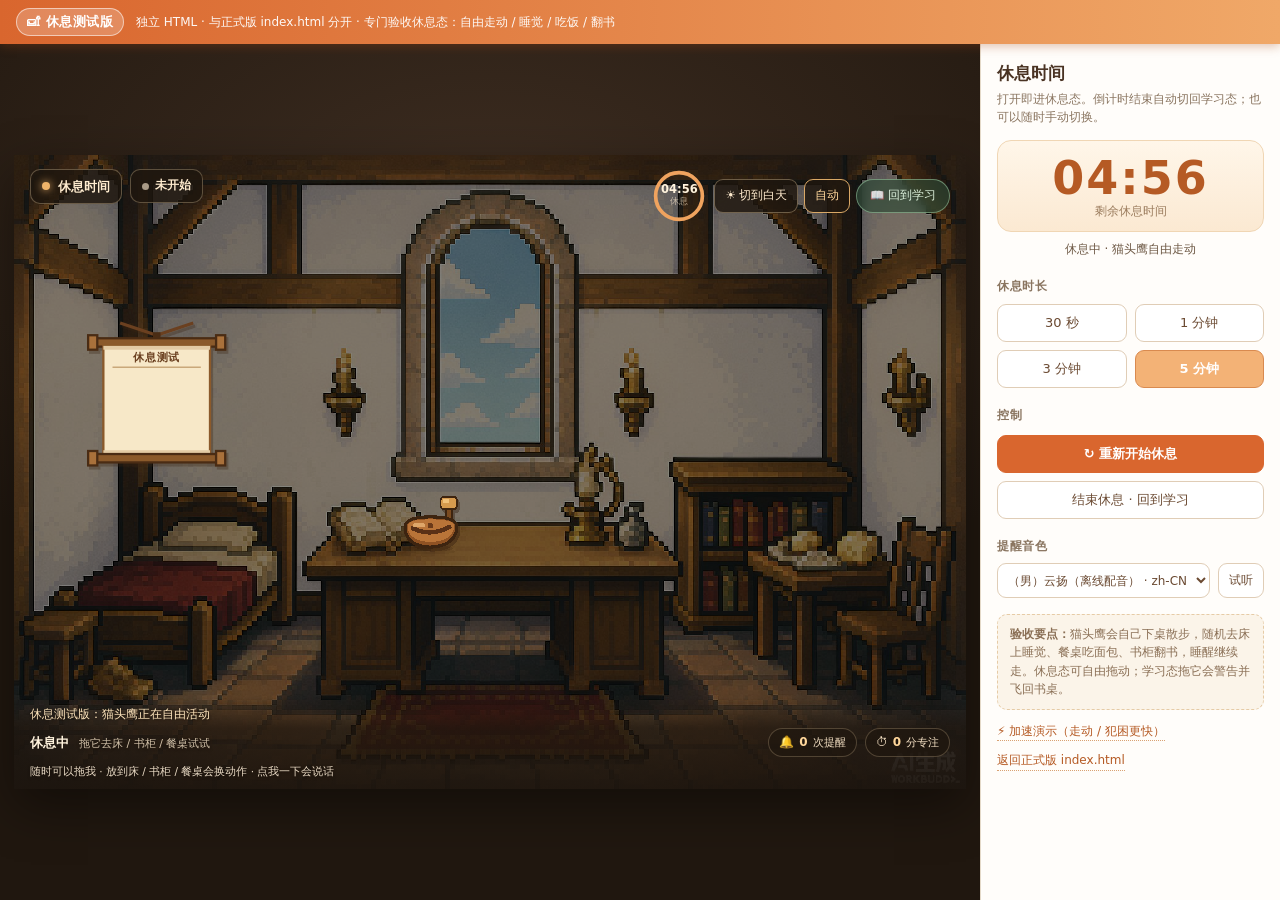
==== focus-buddy/rest-test.html @ c43ed33c "Initial commit: Focus Buddy 学习监督小屋 - 纯前端像素小屋学习监督工具（源码 + 两个 Windows exe） - 三套离线配音：云扬/云夏/云希 - 摄像头本地识别，" ====
<!DOCTYPE html>
<html lang="zh-CN">
<head>
<meta charset="utf-8" />
<meta name="viewport" content="width=device-width, initial-scale=1" />
<title>专注伙伴 · 休息测试版（独立）</title>
<link rel="icon" href="data:image/svg+xml,%3Csvg xmlns='http://www.w3.org/2000/svg' viewBox='0 0 32 32'%3E%3Crect width='32' height='32' rx='7' fill='%23e07a3f'/%3E%3Ctext x='16' y='23' font-size='19' text-anchor='middle' fill='white'%3E%E2%9C%95%3C/text%3E%3C/svg%3E" />
<link rel="stylesheet" href="styles.css" />
<style>
  /* ===== 休息测试版专属：和正式版一眼区分 ===== */
  html.rest-test, body.rest-test { height: 100%; overflow: hidden; }
  body.rest-test { display: flex; flex-direction: column; }

  .test-banner {
    flex: 0 0 auto;
    height: 44px;
    display: flex;
    align-items: center;
    gap: 12px;
    padding: 0 16px;
    background: linear-gradient(90deg, #d9662e, #f0a868);
    color: #fff;
    box-shadow: 0 2px 10px rgba(160, 70, 20, .35);
    z-index: 70;
  }
  .test-banner .tag {
    font-weight: 800;
    letter-spacing: .5px;
    padding: 3px 10px;
    border-radius: 999px;
    background: rgba(255, 255, 255, .22);
    border: 1px solid rgba(255, 255, 255, .55);
    white-space: nowrap;
  }
  .test-banner .sub { font-size: 12px; opacity: .95; }

  .test-body { flex: 1 1 auto; display: flex; min-height: 0; }
  .rest-test-app { flex: 1 1 auto; min-width: 0; height: 100%; }

  .rest-panel {
    flex: 0 0 300px;
    height: 100%;
    overflow-y: auto;
    padding: 16px 16px 22px;
    background: #fffdfa;
    border-left: 1px solid #e4d9c8;
    box-shadow: -4px 0 18px rgba(60, 40, 20, .08);
    box-sizing: border-box;
  }
  .rest-panel h2 { margin: 0 0 4px; font-size: 17px; color: #4a3323; }
  .rest-panel .pdesc { margin: 0 0 14px; font-size: 12px; color: #8a7560; line-height: 1.5; }

  .rest-clock {
    text-align: center;
    padding: 14px 0 10px;
    border-radius: 14px;
    background: linear-gradient(180deg, #fff6e9, #fbe9d2);
    border: 1px solid #f0d6b4;
  }
  .rest-clock b {
    display: block;
    font-size: 46px;
    line-height: 1;
    letter-spacing: 2px;
    color: #b55a24;
    font-variant-numeric: tabular-nums;
  }
  .rest-clock span { font-size: 12px; color: #9a7b5c; }
  .rest-state {
    margin-top: 8px;
    text-align: center;
    font-size: 12px;
    color: #6d5844;
    min-height: 18px;
  }

  .rest-panel h3 {
    margin: 18px 0 8px;
    font-size: 12px;
    color: #8a7560;
    font-weight: 700;
    letter-spacing: .5px;
  }
  .rest-presets { display: grid; grid-template-columns: 1fr 1fr; gap: 8px; }
  .rest-presets button, .rest-actions button {
    font: inherit;
    cursor: pointer;
    border-radius: 9px;
    border: 1px solid #e0cdb6;
    background: #fff;
    color: #6b4a32;
    padding: 8px 6px;
    transition: .16s;
  }
  .rest-presets button:hover, .rest-actions button:hover { border-color: #d98a4f; color: #b55a24; }
  .rest-presets button.on { background: #f3b276; border-color: #d98a4f; color: #fff; font-weight: 700; }
  .rest-actions { display: flex; flex-direction: column; gap: 8px; margin-top: 10px; }
  .rest-actions button.primary { background: #d9662e; border-color: #d9662e; color: #fff; font-weight: 700; }
  .rest-actions button.primary:hover { background: #c2561f; color: #fff; }

  .rest-voice { display: flex; gap: 8px; }
  .rest-voice select {
    flex: 1; min-width: 0;
    font: inherit; font-size: 12px;
    padding: 7px 6px;
    border-radius: 9px;
    border: 1px solid #e0cdb6;
    background: #fff;
    color: #6b4a32;
  }
  .rest-voice button {
    font: inherit; font-size: 12px; cursor: pointer;
    border-radius: 9px; border: 1px solid #e0cdb6;
    background: #fff; color: #6b4a32; padding: 7px 10px;
  }

  .rest-tip {
    margin-top: 16px;
    padding: 10px 12px;
    border-radius: 10px;
    background: #fbf4e9;
    border: 1px dashed #e6cba6;
    font-size: 11.5px;
    color: #8a6f55;
    line-height: 1.6;
  }
  .rest-links { margin-top: 12px; display: flex; flex-wrap: wrap; gap: 10px; font-size: 12px; }
  .rest-links a { color: #b55a24; text-decoration: none; border-bottom: 1px dotted #d9a273; }
  .rest-links a:hover { color: #8d4318; }

  @media (max-width: 980px) {
    .test-body { flex-direction: column; }
    .rest-panel { flex: 0 0 auto; height: auto; max-height: 42%; border-left: none; border-top: 1px solid #e4d9c8; }
  }
</style>
</head>
<body class="rest-test">

  <div class="test-banner">
    <span class="tag">🛋 休息测试版</span>
    <span class="sub">独立 HTML · 与正式版 index.html 分开 · 专门验收休息态：自由走动 / 睡觉 / 吃饭 / 翻书</span>
  </div>

  <div class="test-body">

    <div class="app rest-test-app">
      <main class="main">

        <!-- 小屋整段与正式版一致，额外加 show-hud / show-test：显示倒计时与休息切换按钮 -->
        <section class="view pixel-view on show-hud show-test" data-view="home" id="pixelView" data-day="day" data-mode="STUDY">
          <div class="px-frame" id="pxFrame">

            <img class="px-bg" id="pxDay" src="assets/pixel/scenes/room_clean.png" alt="白天的小屋" decoding="async" />
            <img class="px-bg" id="pxNight" src="assets/pixel/scenes/room_clean.png" alt="夜晚的小屋" decoding="async" />

            <div class="px-furn">
              <img class="px-furn-item" data-spot="bed" src="assets/pixel/furniture/furniture_bed.png" alt="床" decoding="async" />
              <img class="px-furn-item" data-spot="bookshelf" src="assets/pixel/furniture/furniture_bookshelf.png" alt="书柜" decoding="async" />
              <img class="px-furn-item" data-spot="table" src="assets/pixel/furniture/furniture_table_food.png" alt="餐桌" decoding="async" />

              <div class="px-scroll" id="pxScroll" title="测试版里卷轴仅作展示" role="button" tabindex="0">
                <svg viewBox="0 0 180 200" aria-hidden="true">
                  <path d="M42 4 L90 20 M138 4 L90 20" stroke="#6b4020" stroke-width="4" fill="none" />
                  <rect x="85" y="16" width="10" height="9" fill="#4a2c14" />
                  <rect x="8" y="24" width="164" height="11" fill="#8b5a2b" stroke="#4a2c14" stroke-width="3" />
                  <rect x="0" y="20" width="12" height="19" fill="#a9713b" stroke="#4a2c14" stroke-width="3" />
                  <rect x="168" y="20" width="12" height="19" fill="#a9713b" stroke="#4a2c14" stroke-width="3" />
                  <rect x="20" y="34" width="140" height="142" fill="#f7e8c8" stroke="#8b5a2b" stroke-width="3" />
                  <rect x="20" y="34" width="140" height="5" fill="#e3cba4" />
                  <rect x="20" y="171" width="140" height="5" fill="#e3cba4" />
                  <text class="sc-title" x="90" y="54" text-anchor="middle">休息测试</text>
                  <path d="M32 62 H148" stroke="#c9a87a" stroke-width="2" />
                  <text id="pxScrollRows" class="sc-rows" x="30" y="80"></text>
                  <text id="pxScrollMeta" class="sc-meta" x="90" y="164" text-anchor="middle"></text>
                  <rect x="8" y="176" width="164" height="11" fill="#8b5a2b" stroke="#4a2c14" stroke-width="3" />
                  <rect x="0" y="172" width="12" height="19" fill="#a9713b" stroke="#4a2c14" stroke-width="3" />
                  <rect x="168" y="172" width="12" height="19" fill="#a9713b" stroke="#4a2c14" stroke-width="3" />
                </svg>
              </div>

              <div class="px-zones" aria-hidden="true">
                <div class="px-zone" data-zone="bed"></div>
                <div class="px-zone" data-zone="bookshelf"></div>
                <div class="px-zone" data-zone="table"></div>
              </div>
            </div>

            <img class="px-owl" id="pxOwl" src="assets/pixel/characters/owl_reading.png" alt="陪学的猫头鹰" decoding="async" />

            <div class="px-muyu" id="pxMuyu" title="点一下手动敲木鱼" role="button" tabindex="0" aria-label="书桌上的木鱼">
              <svg viewBox="0 0 64 58" aria-hidden="true">
                <g class="my-mallet">
                  <rect x="38" y="16" width="5" height="22" rx="1" fill="#7a4a20" stroke="#3d2410" stroke-width="1.5" />
                  <rect x="34" y="10" width="13" height="10" rx="3" fill="#d59a4e" stroke="#3d2410" stroke-width="1.5" />
                  <rect x="36" y="12" width="5" height="3" fill="#f0c17a" />
                </g>
                <path d="M6 34 Q6 49 26 50 Q46 49 47 34 Q47 26 26 26 Q6 26 6 34 Z" fill="#8f5223" stroke="#3d2410" stroke-width="2.5" />
                <path d="M8 33 Q8 45 26 46 Q44 45 45 33 Q45 28 26 28 Q8 28 8 33 Z" fill="#b97438" />
                <path d="M12 35 Q26 42 41 34" fill="none" stroke="#5a3016" stroke-width="3.5" stroke-linecap="round" />
                <rect x="12" y="31" width="10" height="3" rx="1.5" fill="#e6b072" opacity=".85" />
                <circle cx="26" cy="33" r="2.2" fill="#6b3a19" />
                <ellipse cx="26" cy="51" rx="18" ry="2.4" fill="#3d2410" opacity=".26" />
              </svg>
              <span class="px-muyu-count" id="pxMuyuCount"></span>
            </div>

            <div class="px-ui">
              <div class="px-top">
                <div class="px-top-left">
                  <div class="px-badge"><i></i><span id="pxBadge">一起学习</span><em id="pxTier"></em></div>
                  <div class="px-phase" id="phaseChip"><i></i><span>未开始</span></div>
                </div>
                <div class="px-top-right">
                  <div class="px-clock" title="本轮剩余时间">
                    <svg viewBox="0 0 120 120" aria-hidden="true">
                      <circle class="px-clock-track" cx="60" cy="60" r="52" />
                      <circle class="px-clock-arc" id="clockArc" cx="60" cy="60" r="52" />
                    </svg>
                    <div class="px-clock-txt"><b id="clockText">25:00</b><span id="clockSub">专注</span></div>
                  </div>
                  <div class="px-dayctl">
                    <button id="pxDayBtn" class="px-btn" title="切换白天 / 夜晚；右键恢复按时间自动切换">🌙 切到夜晚</button>
                    <button id="pxAutoBtn" class="px-btn ghost on" title="按系统时间自动切换昼夜">自动</button>
                    <button id="pxRestBtn" class="px-btn px-test-btn" title="测试用：进入休息态，看猫头鹰自由走动">🛋 进入休息</button>
                  </div>
                </div>
              </div>

              <div class="px-line" id="pxLine"></div>

              <div class="px-foot">
                <div class="px-tip" id="stageTip">休息测试版：猫头鹰正在自由活动</div>
                <div class="px-footrow">
                  <div class="foot-left">
                    <b id="footTask">休息中</b>
                    <span id="footSub">拖它去床 / 书柜 / 餐桌试试</span>
                  </div>
                  <div class="foot-right">
                    <span class="foot-chip"><i class="ic">🔔</i><b id="footKnock">0</b> 次提醒</span>
                    <span class="foot-chip"><i class="ic">⏱</i><b id="footFocus">0</b> 分专注</span>
                  </div>
                </div>
                <div class="px-hint">随时可以拖我 · 放到床 / 书柜 / 餐桌会换动作 · 点我一下会说话</div>
              </div>
            </div>

          </div>
        </section>

      </main>
    </div>

    <!-- ================= 休息控制面板（测试版专属） ================= -->
    <aside class="rest-panel">
      <h2>休息时间</h2>
      <p class="pdesc">打开即进休息态。倒计时结束自动切回学习态；也可以随时手动切换。</p>

      <div class="rest-clock">
        <b id="restClock">05:00</b>
        <span>剩余休息时间</span>
      </div>
      <div class="rest-state" id="restState">休息中 · 猫头鹰自由走动</div>

      <h3>休息时长</h3>
      <div class="rest-presets" id="restPresets">
        <button type="button" data-sec="30">30 秒</button>
        <button type="button" data-sec="60">1 分钟</button>
        <button type="button" data-sec="180">3 分钟</button>
        <button type="button" class="on" data-sec="300">5 分钟</button>
      </div>

      <h3>控制</h3>
      <div class="rest-actions">
        <button type="button" class="primary" id="btnRestart">↻ 重新开始休息</button>
        <button type="button" id="btnEnd">结束休息 · 回到学习</button>
      </div>

      <h3>提醒音色</h3>
      <div class="rest-voice">
        <select id="restVoice" aria-label="提醒音色"></select>
        <button type="button" id="btnVoiceTest">试听</button>
      </div>

      <div class="rest-tip">
        <b>验收要点：</b>猫头鹰会自己下桌散步，随机去床上睡觉、餐桌吃面包、书柜翻书，睡醒继续走。休息态可自由拖动；学习态拖它会警告并飞回书桌。
      </div>
      <div class="rest-links">
        <a href="rest-test.html?walk=1">⚡ 加速演示（走动 / 犯困更快）</a>
        <a href="index.html">返回正式版 index.html</a>
      </div>
    </aside>

  </div>

<script type="module">
  import { PixelScene } from "./js/pixel-scene.js";
  import {
    initVoice, speakText, previewVoice,
    listVoices, labelOf, getSelectedVoice, setSelectedVoice, onVoicesChanged
  } from "./js/voice.js";

  initVoice();

  // 小屋整段照搬正式版，独立运行；带 walk=1 时 pixel-scene 会自动加速走动与犯困
  const scene = new PixelScene(document.getElementById("pixelView")).init();
  if (scene.mode !== "REST") scene.setMode("REST");

  // ---------- 休息倒计时 ----------
  const clockEl = document.getElementById("restClock");
  const stateEl = document.getElementById("restState");
  const presetBtns = [...document.querySelectorAll("#restPresets button")];

  let total = 300;
  let left = total;
  let running = true;
  let timer = null;

  const fmt = (s) => {
    const m = Math.floor(Math.max(0, s) / 60);
    const ss = String(Math.max(0, s) % 60).padStart(2, "0");
    return `${String(m).padStart(2, "0")}:${ss}`;
  };

  function render() {
    clockEl.textContent = fmt(left);
    clockEl.style.color = left <= 10 ? "#c0392b" : "#b55a24";
    stateEl.textContent = running
      ? (scene.mode === "REST" ? "休息中 · 猫头鹰自由走动" : "学习态 · 倒计时仍在跑")
      : "已暂停";
    document.getElementById("clockText").textContent = fmt(left);
    document.getElementById("clockSub").textContent = "休息";
  }

  function tick() {
    clearInterval(timer);
    timer = setInterval(() => {
      if (!running) return;
      left--;
      if (left <= 0) {
        clearInterval(timer);
        left = 0;
        if (scene.mode === "REST") scene.setMode("STUDY");
        speakText("休息结束，我们继续学习");
        stateEl.textContent = "休息结束 · 已回到学习态";
      }
      render();
    }, 1000);
  }

  presetBtns.forEach((btn) => {
    btn.onclick = () => {
      presetBtns.forEach((b) => b.classList.remove("on"));
      btn.classList.add("on");
      total = left = Number(btn.dataset.sec);
      if (scene.mode !== "REST") scene.setMode("REST");
      running = true;
      tick();
      render();
    };
  });

  document.getElementById("btnRestart").onclick = () => {
    left = total;
    if (scene.mode !== "REST") scene.setMode("REST");
    running = true;
    tick();
    render();
  };

  document.getElementById("btnEnd").onclick = () => {
    running = false;
    clearInterval(timer);
    if (scene.mode === "REST") scene.setMode("STUDY");
    render();
    stateEl.textContent = "已手动结束休息 · 学习态";
  };

  // ---------- 音色：三套离线配音都能在这里试听 ----------
  const sel = document.getElementById("restVoice");
  function fillVoices() {
    const cur = getSelectedVoice();
    const vs = listVoices();
    sel.innerHTML = "";
    vs.forEach((v) => sel.add(new Option(labelOf(v), v.voiceURI)));
    sel.value = vs.some((v) => v.voiceURI === cur) ? cur : "";
  }
  sel.onchange = () => { setSelectedVoice(sel.value); previewVoice(sel.value); };
  document.getElementById("btnVoiceTest").onclick = () => previewVoice(sel.value);
  onVoicesChanged(fillVoices);
  fillVoices();

  render();
  tick();
</script>
</body>
</html>
---- focus-buddy/styles.css ----
/* ==========================================================
   专注伙伴 Focus Buddy — 桌面软件版样式
   ========================================================== */
:root {
  --bg: #f4efe6;
  --panel: #ffffff;
  --ink: #2c2a27;
  --ink-2: #5d574f;
  --muted: #9a938a;
  --line: #ece5d9;
  --line-2: #f4efe6;
  --accent: #f0a35e;
  --accent-2: #f7b077;
  --accent-soft: #fdf1e3;
  --mint: #4ecdc4;
  --ok: #45bd8e;
  --warn: #efb03f;
  --danger: #ef5f5f;
  --radius: 16px;
  --shadow: 0 6px 20px rgba(90, 68, 44, .07);
}

* { box-sizing: border-box; }
[hidden] { display: none !important; }

html, body {
  height: 100%;
  margin: 0;
  overflow: hidden;
}

body {
  background: var(--bg);
  color: var(--ink);
  font-family: "PingFang SC", "Microsoft YaHei", "Hiragino Sans GB", system-ui, -apple-system, "Segoe UI", sans-serif;
  font-size: 13px;
  line-height: 1.55;
  -webkit-font-smoothing: antialiased;
  user-select: none;
}

.app {
  height: 100vh;
  display: flex;
  flex-direction: column;
  background: var(--bg);
}
/* ---------------- 标题栏 ---------------- */
.titlebar {
  flex: 0 0 auto;
  height: 54px;
  display: flex;
  align-items: center;
  gap: 18px;
  padding: 0 16px;
  background: #fffdfa;
  border-bottom: 1px solid var(--line);
  box-shadow: 0 1px 0 rgba(255, 255, 255, .8) inset;
}

.brand { display: flex; align-items: baseline; gap: 8px; }
.brand-dot {
  width: 10px; height: 10px; border-radius: 50%;
  background: var(--accent);
  box-shadow: 0 0 0 4px var(--accent-soft);
  align-self: center;
}
.brand-name { font-size: 15px; font-weight: 700; letter-spacing: .5px; }
.brand-sub { font-size: 11px; color: var(--muted); letter-spacing: 1px; text-transform: uppercase; }

.titlebar-right { margin-left: auto; display: flex; align-items: center; gap: 8px; }

.engine {
  display: inline-flex; align-items: center; gap: 6px;
  font-size: 11.5px; color: var(--muted);
  background: #f7f3ec;
  border-radius: 999px;
  padding: 4px 11px 4px 9px;
  margin-right: 4px;
}
.engine i { width: 7px; height: 7px; border-radius: 50%; background: #d6cfc5; transition: background .3s; }
.engine.ok i { background: var(--ok); box-shadow: 0 0 0 3px rgba(69, 189, 142, .16); }
.engine.busy i { background: var(--warn); animation: pulse 1.1s infinite; }
.engine.err i { background: var(--danger); }
@keyframes pulse { 0%, 100% { opacity: 1 } 50% { opacity: .3 } }

/* ---------------- 按钮 ---------------- */
.btn {
  border: 1px solid transparent;
  border-radius: 10px;
  padding: 7px 16px;
  font-family: inherit;
  font-size: 13px;
  cursor: pointer;
  transition: transform .12s, box-shadow .2s, background .2s;
  white-space: nowrap;
}
.btn:active { transform: translateY(1px); }
.btn:disabled { opacity: .42; cursor: not-allowed; }

.btn.primary {
  background: linear-gradient(160deg, var(--accent-2), var(--accent));
  color: #fff; font-weight: 600;
  box-shadow: 0 5px 14px rgba(240, 163, 94, .3);
}
.btn.ghost { background: #fff; border-color: var(--line); color: var(--ink-2); }
.btn.ghost:hover:not(:disabled) { background: #faf7f2; }
.btn.icon {
  width: 32px; height: 32px; padding: 0;
  display: grid; place-items: center;
  background: #fff; border-color: var(--line); color: var(--ink-2);
}
.btn.full { width: 100%; }

/* ---------------- 主体 ---------------- */
.body { flex: 1 1 auto; display: flex; min-height: 0; }

/* ================= 侧边按钮导航 ================= */
.rail {
  flex: 0 0 96px;
  width: 96px;
  background: #fffdfa;
  border-right: 1px solid var(--line);
  padding: 10px 8px 12px;
  display: flex;
  flex-direction: column;
  gap: 5px;
}

.rail-btn {
  position: relative;
  border: 1px solid transparent;
  background: transparent;
  border-radius: 13px;
  padding: 9px 4px 7px;
  cursor: pointer;
  font-family: inherit;
  color: var(--ink-2);
  display: flex; flex-direction: column; align-items: center; gap: 3px;
  transition: background .16s, color .16s, border-color .16s;
}
.rail-btn .ri { font-size: 19px; line-height: 1; filter: grayscale(.45) opacity(.85); transition: filter .2s, transform .2s; }
.rail-btn .rl { font-size: 11px; letter-spacing: .3px; }
.rail-btn:hover { background: #faf6ef; }
.rail-btn.on {
  background: var(--accent-soft);
  border-color: #f6e2cb;
  color: var(--accent);
  font-weight: 600;
}
.rail-btn.on .ri { filter: none; transform: scale(1.08); }

.rail-btn .rbadge {
  position: absolute; top: 5px; right: 11px;
  min-width: 16px; height: 16px; padding: 0 4px;
  border-radius: 999px;
  background: var(--accent); color: #fff;
  font-size: 10px; font-weight: 700;
  display: grid; place-items: center;
  box-shadow: 0 0 0 2px #fffdfa;
}
.rail-btn .rbadge.alert { background: var(--danger); animation: pulse 1.1s infinite; }

.rail-today {
  margin-top: auto;
  display: flex; flex-direction: column; gap: 2px;
  background: #fbf7f0;
  border: 1px solid var(--line);
  border-radius: 13px;
  padding: 8px 4px;
}
.rail-today div { display: flex; flex-direction: column; align-items: center; line-height: 1.35; }
.rail-today b { font-size: 12.5px; color: var(--ink); font-variant-numeric: tabular-nums; }
.rail-today span { font-size: 9.5px; color: var(--muted); }

.rail-note { font-size: 9.5px; color: #b6ac9e; text-align: center; margin: 6px 0 0; line-height: 1.45; }

.panel {
  background: var(--panel);
  border: 1px solid var(--line);
  border-radius: 14px;
  padding: 12px;
  box-shadow: 0 1px 2px rgba(90, 68, 44, .03);
}

.panel-head {
  display: flex; align-items: center; justify-content: space-between;
  margin-bottom: 9px;
}
.panel-head h3 {
  margin: 0; font-size: 12.5px; font-weight: 700;
  color: var(--ink-2); letter-spacing: .6px;
}
.pill {
  font-size: 11px; color: var(--accent);
  background: var(--accent-soft);
  border-radius: 999px; padding: 2px 8px;
  font-variant-numeric: tabular-nums;
}
.pill.ghost { background: #f5f1e9; color: var(--muted); }

.hint { font-size: 11px; color: var(--muted); margin: 8px 0 0; line-height: 1.6; }
.hint.center { text-align: center; }
.hint.tight { margin: -9px 0 15px; }

/* --- 计划表 --- */
.plan-add { display: flex; gap: 6px; margin-bottom: 9px; }
.plan-add input {
  flex: 1; min-width: 0;
  border: 1px solid var(--line);
  background: #fbf8f3;
  border-radius: 9px;
  padding: 7px 10px;
  font-family: inherit; font-size: 12.5px; color: var(--ink);
  outline: none;
  transition: border-color .18s, background .18s;
}
.plan-add input::placeholder { color: #b9b0a4; }
.plan-add input:focus { border-color: var(--accent-2); background: #fff; }
.plan-add button {
  width: 32px; border: none; border-radius: 9px;
  background: var(--accent); color: #fff;
  font-size: 17px; line-height: 1; cursor: pointer;
  transition: filter .18s;
}
.plan-add button:hover { filter: brightness(1.05); }

.plan-list { list-style: none; margin: 0; padding: 0; max-height: 188px; overflow-y: auto; }
.plan-list::-webkit-scrollbar { width: 6px; }
.plan-list::-webkit-scrollbar-thumb { background: #eae1d2; border-radius: 3px; }

.plan-item {
  display: flex; align-items: center; gap: 7px;
  padding: 5px 7px;
  border-radius: 8px;
  cursor: pointer;
  transition: background .16s;
  position: relative;
}
.plan-item:hover { background: #faf6ef; }
.plan-item.current { background: var(--accent-soft); }
.plan-item.current .p-text { color: var(--ink); font-weight: 600; }
.plan-item .p-check {
  flex: 0 0 auto;
  width: 16px; height: 16px;
  border-radius: 5px; border: 1.6px solid #ddd3c4;
  background: #fff; cursor: pointer;
  display: grid; place-items: center;
  padding: 0;
  transition: all .16s;
}
.plan-item .p-check::after {
  content: ""; width: 8px; height: 4px;
  border-left: 2px solid #fff; border-bottom: 2px solid #fff;
  transform: rotate(-45deg) translate(1px, -1px); opacity: 0;
}
.plan-item.done .p-check { background: var(--ok); border-color: var(--ok); }
.plan-item.done .p-check::after { opacity: 1; }
.plan-item .p-text {
  flex: 1; min-width: 0;
  font-size: 12.5px; color: var(--ink-2);
  overflow: hidden; text-overflow: ellipsis; white-space: nowrap;
}
.plan-item.done .p-text { color: #b7aea2; text-decoration: line-through; }
.plan-item .p-del {
  flex: 0 0 auto;
  border: none; background: transparent;
  color: #c9bfb2; font-size: 13px;
  cursor: pointer; padding: 0 2px;
  opacity: 0; transition: opacity .16s, color .16s;
}
.plan-item:hover .p-del { opacity: 1; }
.plan-item .p-del:hover { color: var(--danger); }

.plan-empty {
  font-size: 12px; color: #b9b0a4;
  text-align: center; padding: 12px 0;
}

/* --- 节奏 --- */
.field-line { display: flex; align-items: center; gap: 8px; margin-bottom: 7px; }
.field-line label { width: 30px; font-size: 12px; color: var(--muted); }
.field-line .unit { font-size: 11px; color: var(--muted); }

.seg {
  display: flex; gap: 3px; flex: 1;
  background: #f6f1e9;
  padding: 3px;
  border-radius: 9px;
}
.seg button {
  flex: 1;
  border: none; background: transparent;
  font-family: inherit; font-size: 12px;
  color: var(--ink-2);
  padding: 4px 2px;
  border-radius: 7px;
  cursor: pointer;
  transition: all .16s;
}
.seg button.on {
  background: #fff; color: var(--ink); font-weight: 600;
  box-shadow: 0 1px 4px rgba(90, 68, 44, .12);
}
.seg.sm button { font-size: 11.5px; }

.countdown-line {
  display: flex; align-items: baseline; justify-content: space-between;
  margin-top: 10px; padding-top: 9px;
  border-top: 1px dashed var(--line);
}
.countdown-line span { font-size: 11.5px; color: var(--muted); }
.countdown-line b {
  font-size: 20px; font-variant-numeric: tabular-nums;
  font-family: ui-monospace, Menlo, Consolas, monospace;
  color: var(--ink); letter-spacing: .5px;
}
.progress-thin { height: 5px; border-radius: 999px; background: #f1ebe1; overflow: hidden; margin-top: 5px; }
.progress-thin div { height: 100%; width: 0%; background: var(--accent); border-radius: 999px; transition: width .4s linear; }

/* --- 摄像头 --- */
.mini-badges { display: flex; gap: 5px; }
.mini-badges i { width: 7px; height: 7px; border-radius: 50%; background: #ddd5c8; transition: background .3s; }
.mini-badges i.ok { background: var(--mint); }
.mini-badges i.warn { background: var(--warn); }
.mini-badges i.bad { background: var(--danger); }

.mini-cam {
  position: relative;
  width: 100%;
  aspect-ratio: 16 / 10;
  border-radius: 10px;
  overflow: hidden;
  background: #2a2d31;
}
.mini-cam video {
  position: absolute; inset: 0;
  width: 100%; height: 100%;
  object-fit: cover;
  transform: scaleX(-1);
  opacity: 0;
  transition: opacity .3s;
}
.mini-cam video.live { opacity: 1; }
.mini-cam canvas {
  position: absolute; inset: 0;
  width: 100%; height: 100%;
  transform: scaleX(-1);
  pointer-events: none;
}
.mini-cam-mask {
  position: absolute; inset: 0;
  display: grid; place-items: center;
  background: #f3ede3;
  color: #b3a898;
  font-size: 11.5px;
  transition: opacity .3s, visibility .3s;
}
.mini-cam-mask.hide { opacity: 0; visibility: hidden; }
.mini-cam-loading {
  position: absolute; inset: 0;
  display: flex; align-items: center; justify-content: center; gap: 8px;
  background: rgba(30, 33, 37, .72);
  color: #fff; font-size: 11px;
  padding: 0 10px; text-align: center;
}
.mini-cam-loading em { font-style: normal; }
.spinner {
  width: 14px; height: 14px; flex: 0 0 auto;
  border: 2px solid rgba(255, 255, 255, .28);
  border-top-color: #fff; border-radius: 50%;
  animation: spin .9s linear infinite;
}
@keyframes spin { to { transform: rotate(360deg) } }

.cam-foot {
  display: flex; align-items: center; justify-content: space-between;
  margin-top: 8px; font-size: 11.5px; color: var(--muted);
}
.link {
  border: none; background: transparent;
  color: var(--accent); font-family: inherit; font-size: 11.5px;
  cursor: pointer; padding: 0;
}
.link:hover { text-decoration: underline; }

.demo-row { display: flex; gap: 5px; margin-top: 8px; }
.chip {
  flex: 1;
  border: 1px solid var(--line);
  background: #fbf8f3;
  color: var(--ink-2);
  font-family: inherit; font-size: 10.5px;
  padding: 4px 2px;
  border-radius: 7px;
  cursor: pointer;
  transition: all .16s;
}
.chip:hover { background: #fff; border-color: var(--accent-2); color: var(--accent); }
.chip.on { background: var(--accent-soft); border-color: var(--accent-2); color: var(--accent); font-weight: 600; }

/* --- 今日 --- */
.today-panel {
  display: grid;
  grid-template-columns: repeat(3, 1fr);
  gap: 2px;
  padding: 9px 8px;
  text-align: center;
}
.stat-line {
  display: flex; flex-direction: column; align-items: center; gap: 1px;
  font-size: 10.5px; color: var(--muted);
  padding: 1px 0;
}
.stat-line b { color: var(--ink); font-size: 13px; font-variant-numeric: tabular-nums; }

.side-note {
  font-size: 10.5px; color: #b6ac9e;
  text-align: center; margin: 2px 0 4px; line-height: 1.5;
}

/* ================= 视图（整页切换，不滚动） ================= */
.main {
  flex: 1 1 auto;
  min-width: 0;
  position: relative;
  overflow: hidden;
}

.view {
  position: absolute;
  inset: 0;
  display: flex;
  flex-direction: column;
  min-height: 0;
  opacity: 0;
  visibility: hidden;
  pointer-events: none;
  transform: translateY(10px);
  transition: opacity .2s ease, transform .26s cubic-bezier(.34, 1.28, .64, 1), visibility .2s;
}
.view.on { opacity: 1; visibility: visible; pointer-events: auto; transform: none; }

/* ================= 弹窗 ================= */
.modal {
  position: fixed; inset: 0;
  background: rgba(40, 34, 28, .36);
  backdrop-filter: blur(3px);
  display: grid; place-items: center;
  z-index: 60;
  padding: 20px;
  animation: fadeIn .18s ease;
}
@keyframes fadeIn { from { opacity: 0 } to { opacity: 1 } }

.modal-box {
  background: #fff;
  border-radius: 18px;
  padding: 20px;
  width: 100%;
  max-width: 400px;
  /* 小窗口 / 笔记本矮屏下面板内容变多时不至于把底部按钮挤到屏幕外 */
  max-height: calc(100vh - 32px);
  overflow-y: auto;
  box-shadow: 0 22px 60px rgba(50, 38, 26, .24);
  animation: popIn .22s cubic-bezier(.34, 1.4, .64, 1);
}
@keyframes popIn { from { transform: scale(.95); opacity: 0 } to { transform: scale(1); opacity: 1 } }

.modal-head { display: flex; justify-content: space-between; align-items: center; margin-bottom: 14px; }
.modal-head h3 { margin: 0; font-size: 15px; }

.field { margin-bottom: 14px; }
.field label { display: block; font-size: 12px; color: var(--ink-2); margin-bottom: 6px; font-weight: 600; }
.field.row { display: flex; justify-content: space-between; align-items: center; }
.field.row label { margin: 0; }

input[type="checkbox"] {
  width: 40px; height: 23px;
  appearance: none; -webkit-appearance: none;
  background: #e6ddd1; border-radius: 999px;
  position: relative; cursor: pointer; transition: background .2s;
}
input[type="checkbox"]::after {
  content: ""; position: absolute; top: 3px; left: 3px;
  width: 17px; height: 17px; border-radius: 50%;
  background: #fff; transition: transform .2s;
  box-shadow: 0 1px 3px rgba(0, 0, 0, .18);
}
input[type="checkbox"]:checked { background: var(--accent); }
input[type="checkbox"]:checked::after { transform: translateX(17px); }

/* 提醒语音：下拉选择 + 试听。列表由 js/voice.js 填，中文语音排在最前 */
.voice-row { display: flex; gap: 8px; align-items: center; }
.voice-row select {
  flex: 1 1 auto; min-width: 0;
  height: 34px; padding: 0 10px;
  border: 1px solid var(--line); border-radius: 10px;
  background: #fffdf9; color: var(--ink);
  font: inherit; font-size: 12.5px;
  text-overflow: ellipsis; cursor: pointer;
}
.voice-row select:focus-visible { outline: 2px solid var(--accent-2); outline-offset: 1px; }
.voice-row .btn { flex: 0 0 auto; height: 34px; padding: 0 14px; font-size: 12.5px; }

.modal-foot { display: flex; gap: 8px; margin-top: 18px; }
.modal-foot .btn { flex: 1; }

/* 校准 */
.cal-box { max-width: 360px; text-align: center; }
.cal-box h3 { margin: 0 0 4px; font-size: 15px; }
.cal-tip { font-size: 14px; font-weight: 600; color: var(--accent); margin: 4px 0 12px; min-height: 22px; }
.cal-avatar { font-size: 40px; line-height: 1; margin-bottom: 12px; }
.cal-progress { height: 6px; background: #f1ebe1; border-radius: 999px; overflow: hidden; }
.cal-progress div { height: 100%; width: 0%; background: var(--accent); transition: width .1s linear; }
.cal-steps { display: flex; justify-content: center; gap: 6px; margin: 12px 0 8px; }
.cal-step {
  font-size: 11px; color: var(--muted);
  background: #f6f1e9; border-radius: 999px; padding: 3px 9px;
  transition: all .25s;
}
.cal-step.on { background: var(--accent-soft); color: var(--accent); font-weight: 600; }
.cal-step.done { background: #e8f7f2; color: #1e9a90; }

/* ================= 窄屏兜底 ================= */
@media (max-width: 1120px) {
  .brand-sub { display: none; }
  .rail { flex-basis: 84px; width: 84px; }
  .page { padding: 16px 18px 18px; }
}

/* 矮屏（常见笔记本 768/800 高）收紧一点 */
@media (max-height: 840px) {
  .rail-btn { padding: 7px 4px 5px; }
  .rail-btn .ri { font-size: 17px; }
  .rail-note { display: none; }
  .stage { padding-bottom: 2px; }
  .page { padding: 14px 18px 16px; gap: 11px; }
  .rhythm-card { padding: 12px; }
  .stage-foot { height: 36px; }
}

@media (prefers-reduced-motion: reduce) {
  * { animation-duration: .001s !important; transition-duration: .001s !important; }
}

/* 禁用态 */
.chip:disabled { opacity: .4; cursor: not-allowed; }

/* ==========================================================
   整页视图（计划 / 节奏 / 监督）
   ========================================================== */
.page {
  flex: 1 1 auto;
  min-height: 0;
  width: 100%;
  max-width: 1000px;
  margin: 0 auto;
  padding: 20px 26px 22px;
  display: flex;
  flex-direction: column;
  gap: 14px;
  /* 内容超出窗口时能自己滚，不再被 .main 的 overflow:hidden 裁掉 */
  overflow-y: auto;
  overflow-x: hidden;
  overscroll-behavior: contain;
  scrollbar-width: thin;
  scrollbar-color: #e4d9c8 transparent;
}
.page::-webkit-scrollbar { width: 7px; }
.page::-webkit-scrollbar-thumb { background: #e4d9c8; border-radius: 4px; }
.page::-webkit-scrollbar-track { background: transparent; }

.page-head { display: flex; align-items: flex-start; justify-content: space-between; gap: 16px; }
.page-head h2 { margin: 0; font-size: 19px; letter-spacing: .3px; }
.page-sub { margin: 4px 0 0; font-size: 12px; color: var(--muted); max-width: 520px; line-height: 1.6; }

.plan-badge {
  flex: 0 0 auto;
  display: flex; flex-direction: column; align-items: center;
  background: var(--accent-soft);
  border-radius: 13px;
  padding: 6px 14px;
}
.plan-badge b { font-size: 17px; color: var(--accent); font-variant-numeric: tabular-nums; }
.plan-badge span { font-size: 10px; color: var(--accent); opacity: .75; }

/* --- 大计划表 --- */
.plan-add.big { gap: 8px; margin: 0; }
.plan-add.big input { padding: 11px 14px; font-size: 13.5px; border-radius: 12px; }
.plan-add.big button {
  width: auto; padding: 0 20px;
  font-family: inherit; font-size: 13px; font-weight: 600;
  border-radius: 12px;
  white-space: nowrap;
}

.plan-list.big {
  flex: 1 1 auto;
  min-height: 0;
  max-height: none;
  overflow-y: auto;
  padding: 2px 4px 2px 0;
}
.plan-list.big .plan-item {
  background: #fff;
  border: 1px solid var(--line);
  border-radius: 12px;
  padding: 11px 13px;
  margin-bottom: 7px;
  gap: 10px;
}
.plan-list.big .plan-item:hover { background: #fffdf9; border-color: #e9dfd0; }
.plan-list.big .plan-item.current {
  background: var(--accent-soft);
  border-color: #f6e0c6;
  box-shadow: 0 2px 10px rgba(240, 163, 94, .1);
}
.plan-list.big .plan-item .p-check { width: 18px; height: 18px; border-radius: 6px; }
.plan-list.big .plan-item .p-text { font-size: 13.5px; white-space: normal; line-height: 1.45; }
.plan-list.big .plan-item.current .p-text { font-size: 13.5px; }
.plan-list.big .plan-item .p-del { font-size: 14px; opacity: .35; padding: 0 4px; }
.plan-list.big .plan-item:hover .p-del { opacity: 1; }
.plan-list.big .plan-empty { padding: 30px 0; font-size: 12.5px; }

.page-note { margin: 0; font-size: 10.5px; color: #b6ac9e; text-align: center; }

/* --- 节奏 --- */
.rhythm-grid { display: grid; grid-template-columns: 1fr 1fr; gap: 14px; }
.rhythm-card {
  background: #fff;
  border: 1px solid var(--line);
  border-radius: 15px;
  padding: 15px 16px;
}
.rhythm-card h4 { margin: 0 0 11px; font-size: 12.5px; color: var(--ink-2); letter-spacing: .4px; }
.rhythm-card .hint { margin: 10px 0 0; font-size: 10.5px; }

.big-seg { display: flex; gap: 8px; }
.big-seg button {
  flex: 1;
  border: 1px solid var(--line);
  background: #fbf8f3;
  border-radius: 12px;
  padding: 10px 0 8px;
  font-family: inherit;
  font-size: 19px; font-weight: 700; line-height: 1.1;
  color: var(--ink-2);
  cursor: pointer;
  transition: all .16s;
}
.big-seg button em {
  display: block; margin-top: 2px;
  font-style: normal; font-size: 10.5px; font-weight: 500;
  color: var(--muted);
}
.big-seg button:hover { border-color: var(--accent-2); background: #fff; }
.big-seg button.on {
  background: var(--accent-soft);
  border-color: var(--accent-2);
  color: var(--accent);
  box-shadow: 0 3px 10px rgba(240, 163, 94, .14);
}
.big-seg button.on em { color: var(--accent); opacity: .8; }

.rhythm-now {
  background: #fff;
  border: 1px solid var(--line);
  border-radius: 15px;
  padding: 14px 16px 15px;
}
.rn-top { display: flex; align-items: baseline; justify-content: space-between; margin-bottom: 9px; }
.rn-top span { font-size: 12px; color: var(--muted); }
.rn-top b {
  font-family: ui-monospace, Menlo, Consolas, monospace;
  font-size: 28px; letter-spacing: .5px; color: var(--ink);
  font-variant-numeric: tabular-nums;
}
.rn-actions { display: flex; gap: 8px; margin-top: 13px; }
.rn-actions .btn { flex: 1; padding: 10px 16px; font-size: 13px; }

/* --- 监督 --- */
.monitor-grid {
  display: grid;
  grid-template-columns: minmax(0, 1.45fr) minmax(0, 1fr);
  gap: 16px;
  align-items: start;
}
.mini-cam.big { aspect-ratio: 16 / 10; border-radius: 14px; }
.monitor-side { display: flex; flex-direction: column; gap: 11px; }
.mon-card {
  background: #fff;
  border: 1px solid var(--line);
  border-radius: 14px;
  padding: 12px 14px;
}
.mon-card h4 { margin: 0 0 8px; font-size: 12.5px; color: var(--ink-2); }
.mon-card .hint { margin: 8px 0 0; font-size: 10.5px; }
.mon-card .btn.full { margin-top: 10px; padding: 8px 14px; font-size: 12.5px; }
.mon-row {
  display: flex; align-items: center; justify-content: space-between; gap: 10px;
  font-size: 12px; color: var(--muted);
}
.mon-row b { font-size: 12.5px; color: var(--ink); font-weight: 600; }

/* ---- 计划页：清单容器与「正在做」标记 ---- */
.plan-list.big {
  background: #fdfaf5;
  border: 1px solid #f4ecdd;
  border-radius: 15px;
  padding: 10px 10px 10px 10px;
}
.plan-list.big .plan-item { position: relative; padding-left: 15px; }
.plan-list.big .plan-item.current::before {
  content: "";
  position: absolute; left: 4px; top: 10px; bottom: 10px;
  width: 3px; border-radius: 3px;
  background: var(--accent);
}
.plan-list.big .plan-item.current::after {
  content: "正在做";
  position: absolute; right: 36px; top: 50%; transform: translateY(-50%);
  font-size: 10px; color: var(--accent);
  background: #fff; border: 1px solid #f6e0c6;
  border-radius: 999px; padding: 1px 7px;
  pointer-events: none;
}
.plan-list.big .plan-empty { display: grid; place-items: center; height: 100%; min-height: 120px; }

/* ---- 节奏页：倒计时撑满剩余空间 ---- */
.rhythm-now { flex: 1 1 auto; display: flex; flex-direction: column; justify-content: center; }
.rhythm-now .rn-top b { font-size: 40px; }
.rhythm-now .progress-thin { height: 7px; }

/* ---- 监督页：摄像头固定高度，别拉成怪物 ---- */
.mini-cam.big { height: clamp(220px, 50vh, 450px); aspect-ratio: auto; }
.mini-cam.big .mini-cam-mask { display: flex; flex-direction: column; align-items: center; justify-content: center; gap: 8px; line-height: 1.7; text-align: center; }
.mini-cam.big .mini-cam-mask::before {
  content: "📷"; font-size: 26px;
  filter: grayscale(.35); opacity: .7;
}

/* ---- 禁用按钮不要白到看不见 ---- */
.btn.ghost:disabled { background: #f8f4ed; border-color: var(--line); color: #b9afa1; opacity: 1; }

@media (max-height: 840px) {
  .rhythm-now .rn-top b { font-size: 32px; }
  .mini-cam.big { height: clamp(200px, 44vh, 380px); }
  .page-head h2 { font-size: 17px; }
}

/* ---- 节奏页：像个小番茄钟，居中 ---- */
.rhythm-now {
  flex: 1 1 auto;
  display: flex; flex-direction: column;
  align-items: center; justify-content: center;
  gap: 12px;
  text-align: center;
}
.rhythm-now .rn-top {
  display: flex; flex-direction: column; align-items: center; gap: 0;
  margin: 0;
}
.rhythm-now .rn-top b { font-size: 58px; line-height: 1.02; letter-spacing: 1px; }
.rhythm-now .rn-top span { font-size: 12.5px; color: var(--muted); }
.rn-task {
  margin: 2px 0 0;
  font-size: 12.5px; color: var(--ink-2);
  background: var(--accent-soft);
  border-radius: 999px;
  padding: 5px 16px;
  max-width: 90%;
  overflow: hidden; text-overflow: ellipsis; white-space: nowrap;
}
.rhythm-now .progress-thin { width: min(420px, 100%); height: 7px; margin-top: 8px; }
.rhythm-now .rn-actions { width: min(420px, 100%); margin-top: 6px; }

/* ---- 计划清单：内容高度，不要撑成空洞 ---- */
.plan-list.big { flex: 0 1 auto; max-height: 58vh; }

/* ---- 摄像头保持 16:10 ---- */
.mini-cam.big { aspect-ratio: 16 / 10; height: auto; }

@media (max-height: 840px) {
  .rhythm-now .rn-top b { font-size: 40px; }
  .plan-list.big { max-height: 46vh; }
}

/* 监督页底部说明贴底 */
.view[data-view="monitor"] .page-note { margin-top: auto; padding-top: 6px; }

/* 摄像头未开启时给个虚线框，别像块空白 */
.mini-cam-mask { border: 1.5px dashed #e0d5c4; border-radius: inherit; }
/* ==========================================================
   今日计划：一块木质夹板，计划手写在纸上
   ========================================================== */
.plan-page {
  --hand: "Segoe Print", "Bradley Hand", "Kaiti SC", "STKaiti", "KaiTi", "楷体", "PingFang SC", cursive;
  --row: 34px;
  align-items: center;
  justify-content: center;
  gap: 0;
  padding: 20px 22px 22px;
}

.clipboard {
  position: relative;
  flex: 1 1 auto;
  min-height: 0;
  width: min(640px, 100%);
  display: flex;
  padding: 32px 13px 14px;
  border-radius: 20px 20px 15px 15px;
  background: linear-gradient(180deg, #c48e57 0%, #b47c47 32%, #a56e3d 70%, #98622f 100%);
  border: 1px solid #8a5a30;
  box-shadow:
    0 20px 44px rgba(88, 60, 32, .26),
    0 3px 0 rgba(255, 255, 255, .12) inset,
    0 -8px 16px rgba(0, 0, 0, .13) inset;
}

/* 木纹 */
.clipboard::before {
  content: "";
  position: absolute; inset: 0;
  border-radius: inherit;
  background:
    repeating-linear-gradient(93deg, rgba(255, 255, 255, .05) 0 2px, transparent 2px 10px),
    repeating-linear-gradient(88deg, rgba(88, 58, 28, .07) 0 1px, transparent 1px 15px);
  pointer-events: none;
}

/* 上方的金属夹子 */
.clip {
  position: absolute;
  top: -13px; left: 50%;
  transform: translateX(-50%);
  width: 134px; height: 46px;
  border-radius: 13px 13px 9px 9px;
  background: linear-gradient(180deg, #fdfeff 0%, #e6edf0 20%, #c6d0d6 50%, #eef3f5 68%, #a7b2b9 100%);
  box-shadow:
    0 8px 15px rgba(58, 38, 16, .32),
    0 1px 0 rgba(255, 255, 255, .95) inset,
    0 -1px 0 rgba(255, 255, 255, .45) inset;
  z-index: 4;
}
.clip::after {
  content: "";
  position: absolute;
  left: 50%; top: 9px; transform: translateX(-50%);
  width: 62px; height: 10px;
  border-radius: 999px;
  background: linear-gradient(180deg, #79858d, #aab5bc 60%, #6f7b83);
  box-shadow: 0 1px 2px rgba(0, 0, 0, .38) inset;
}
.clip i {
  position: absolute;
  left: 50%; bottom: 9px; transform: translateX(-50%);
  width: 84px; height: 1.5px;
  background: rgba(255, 255, 255, .85);
  border-radius: 2px;
}

/* 纸 */
.paper {
  position: relative;
  flex: 1 1 auto;
  min-height: 0;
  display: flex;
  flex-direction: column;
  gap: 9px;
  padding: 17px 18px 11px 38px;
  border-radius: 3px 5px 5px 3px;
  background-color: #fffdf7;
  background-image:
    linear-gradient(90deg, transparent 24px, #f6c3b6 24px 25.6px, transparent 25.6px),
    repeating-linear-gradient(180deg, rgba(214, 197, 170, .1) 0 1px, transparent 1px 5px);
  box-shadow: 0 7px 16px rgba(70, 45, 20, .2);
  z-index: 1;
}

.paper-head { display: flex; align-items: flex-start; justify-content: space-between; gap: 12px; }

.paper-title {
  isolation: isolate;
  position: relative;
  display: inline-block;
  margin: 0;
  font-family: var(--hand);
  font-size: 24px; font-weight: 700; letter-spacing: 1.5px;
  color: #3d352c;
}
.paper-title::after {
  content: "";
  position: absolute;
  left: -3px; right: -6px; bottom: 2px; height: 8px;
  z-index: -1;
  border-radius: 4px 9px 5px 11px;
  background: linear-gradient(90deg, rgba(240, 163, 94, .42), rgba(240, 163, 94, .1));
  transform: rotate(-.9deg);
}

.paper-date {
  display: flex; align-items: baseline; gap: 8px;
  margin: 3px 0 0;
  font-family: var(--hand);
  font-size: 12.5px; color: #a29585;
}
.paper-date b { font-weight: 600; color: #7e7264; letter-spacing: .6px; }
.paper-date span { font-size: 11.5px; }

/* 进度小贴纸 */
.plan-page .plan-badge {
  flex: 0 0 auto;
  background: #fff7ec;
  border: 1.5px dashed #f0bb8e;
  border-radius: 11px;
  padding: 4px 12px 3px;
  transform: rotate(-3.2deg);
  box-shadow: 0 2px 6px rgba(200, 150, 100, .12);
}
.plan-page .plan-badge b { font-size: 15px; }
.plan-page .plan-badge span { font-size: 9.5px; }

/* 写一条 */
.plan-page .plan-add.big { gap: 8px; margin: 0; }
.plan-page .plan-add.big input {
  background: transparent;
  border: none;
  border-bottom: 1.6px dashed #dae6f1;
  border-radius: 0;
  padding: 6px 2px 7px;
  font-family: var(--hand);
  font-size: 15px; color: #433b32;
}
.plan-page .plan-add.big input::placeholder { color: #c3b8a9; }
.plan-page .plan-add.big input:focus {
  background: rgba(252, 242, 224, .6);
  border-bottom-color: var(--accent-2);
}
.plan-page .plan-add.big button {
  padding: 0 16px;
  border-radius: 10px;
  font-family: var(--hand);
  font-size: 13.5px; font-weight: 700;
  box-shadow: 0 4px 11px rgba(240, 163, 94, .3);
}

/* 清单：写在格线里 */
.plan-page .plan-list.big {
  flex: 1 1 auto;
  min-height: 0;
  max-height: none;
  overflow-y: auto;
  border: none;
  border-radius: 0;
  padding: 0 4px 0 0;
  background-color: transparent;
  /* 格线铺满整张纸：行高与 item 高度同步，文字永远压在线上 */
  background-image: repeating-linear-gradient(
    to bottom,
    transparent 0 calc(var(--row) - 1.4px),
    #dfe9f3 calc(var(--row) - 1.4px) var(--row)
  );
}
.plan-page .plan-list.big::-webkit-scrollbar { width: 5px; }
.plan-page .plan-list.big::-webkit-scrollbar-thumb { background: #ecdfcb; border-radius: 3px; }

.plan-page .plan-list.big .plan-item {
  position: relative;
  display: flex; align-items: center; gap: 9px;
  min-height: var(--row);
  margin: 0;
  padding: 0 26px 0 1px;
  border: none;
  border-radius: 8px;
  background-color: transparent;
}
.plan-page .plan-list.big .plan-item:hover { background-color: rgba(253, 243, 229, .55); }
.plan-page .plan-list.big .plan-item .p-check {
  width: 17px; height: 17px;
  border: 1.7px solid #c4ced7;
  border-radius: 4px;
  background: transparent;
  box-shadow: 1px 1px 0 rgba(0, 0, 0, .05);
}
.plan-page .plan-list.big .plan-item .p-text {
  flex: 1 1 auto;
  padding-right: 2px;
  font-family: var(--hand);
  font-size: 15px; line-height: var(--row);
  color: #4a423a;
  white-space: normal; overflow: visible;
}
.plan-page .plan-list.big .plan-item.done .p-text {
  color: #b6ada1;
  text-decoration: line-through;
  text-decoration-color: rgba(226, 121, 104, .6);
}
.plan-page .plan-list.big .plan-item .p-del {
  position: absolute; right: 2px; top: 50%;
  transform: translateY(-50%);
  opacity: .2;
  font-size: 13px;
}
.plan-page .plan-list.big .plan-item:hover .p-del { opacity: .9; }

/* 正在做：纸上一道暖色高亮 + 手写小标签 */
.plan-page .plan-list.big .plan-item.current {
  background-color: rgba(253, 231, 203, .82);
  background-image: repeating-linear-gradient(
    to bottom,
    transparent 0 calc(var(--row) - 1.4px),
    rgba(203, 216, 230, .85) calc(var(--row) - 1.4px) var(--row)
  );
  border-radius: 8px;
  box-shadow: inset 3px 0 0 var(--accent);
}
.plan-page .plan-list.big .plan-item.current .p-text { padding-right: 62px; }
.plan-page .plan-list.big .plan-item.current::after {
  content: "现在做";
  position: absolute; right: 24px; top: 50%;
  transform: translateY(-50%) rotate(-4deg);
  font-family: var(--hand);
  font-size: 10.5px; color: #d3823f;
  background: #fffaf1;
  border: 1.4px dashed #f3cca6;
  border-radius: 999px;
  padding: 0 8px;
  pointer-events: none;
}

.plan-page .plan-list.big .plan-empty {
  display: block;
  height: auto; min-height: 0;
  padding: 8px 2px;
  text-align: left;
  font-family: var(--hand);
  font-size: 14.5px; color: #bdb2a3;
}

.plan-page .page-note {
  margin-top: 2px;
  font-size: 10.5px;
  color: #bcb0a0;
  text-align: left;
}

@media (max-height: 820px) {
  .plan-page { --row: 30px; padding: 16px 18px; }
  .clipboard { padding-top: 27px; }
  .paper { padding: 13px 15px 9px 34px; gap: 7px; }
  .paper-title { font-size: 20px; }
  .plan-page .plan-add.big input { font-size: 14px; padding: 5px 2px; }
  .plan-page .plan-list.big .plan-item .p-text { font-size: 14px; }
}

/* ==========================================================
   背景音（呼嚕角落环境音）
   ========================================================== */
.rhythm-card.wide { grid-column: 1 / -1; }

.amb-card h4 { display: flex; align-items: baseline; gap: 8px; }
.amb-from {
  font-size: 11px;
  font-style: normal;
  font-weight: 500;
  color: #b9a68f;
  letter-spacing: .2px;
}

.amb-row {
  display: flex;
  align-items: center;
  gap: 16px;
  flex-wrap: wrap;
  margin: 4px 0 2px;
}

.amb-seg {
  display: inline-flex;
  gap: 4px;
  padding: 4px;
  border-radius: 12px;
  background: #fdf4e8;
  border: 1px solid #f0e0cc;
}
.amb-seg button {
  border: none;
  background: transparent;
  border-radius: 9px;
  padding: 7px 12px;
  font-size: 12.5px;
  font-family: inherit;
  color: #8d7a63;
  cursor: pointer;
  transition: background .16s, color .16s, box-shadow .16s;
  white-space: nowrap;
}
.amb-seg button:hover { background: #f8e9d5; color: #6f5c46; }
.amb-seg button.on {
  background: #ffffff;
  color: #d3823f;
  font-weight: 700;
  box-shadow: 0 2px 7px rgba(200, 150, 100, .22);
}

.amb-vol {
  display: inline-flex;
  align-items: center;
  gap: 9px;
  font-size: 12px;
  color: #a8977f;
}
.amb-vol input[type="range"] {
  -webkit-appearance: none;
  appearance: none;
  width: 128px;
  height: 5px;
  border-radius: 3px;
  background: #eddfcb;
  outline: none;
}
.amb-vol input[type="range"]::-webkit-slider-thumb {
  -webkit-appearance: none;
  width: 15px;
  height: 15px;
  border-radius: 50%;
  background: #fff;
  border: 2.5px solid #f0a35e;
  box-shadow: 0 2px 5px rgba(200, 150, 100, .3);
  cursor: pointer;
}


/* ==================================================================
   像素小屋（新增素材视图）
   所有 PNG 一律最近邻缩放；图层：背景 → 家具 → 角色 → UI
   ================================================================== */
.pixel-view {
  align-items: center;
  justify-content: center;
  padding: 14px;
  background: radial-gradient(900px 520px at 50% 18%, #3c2c20, #20170f 82%);
  overflow: hidden;
}

.px-frame {
  position: relative;
  width: min(100%, calc((100dvh - 130px) * 1.5));
  aspect-ratio: 3 / 2;
  overflow: hidden;
  background: #2a1f16;
  box-shadow: 0 18px 48px rgba(0, 0, 0, .42);
  user-select: none;
}

/* 两张背景同机位同坐标叠放，只改 alpha 做 0.5s 交叉淡化 */
.px-bg {
  position: absolute;
  inset: 0;
  width: 100%;
  height: 100%;
  object-fit: fill;
  image-rendering: -moz-crisp-edges;
  image-rendering: pixelated;
  z-index: 1;
  opacity: 0;
  pointer-events: none;
  -webkit-user-drag: none;
}

/* 夜层与昼层是同一张无遮挡背景，只加冷色压暗滤镜：
   不改素材、不移动图层，昼夜切换时家具/窗户/课桌位置完全不动。 */
#pxNight { filter: brightness(.52) saturate(.72) contrast(1.06); }

/* 家具层：背景里已经画好矮床 / 矮书柜 / 餐桌，三张 v4 PNG 平时完全透明，
   只当点击 / 拖拽命中热区，避免叠出两套家具。?furn=1 可单独查看家具层。 */
.px-furn { position: absolute; inset: 0; z-index: 2; pointer-events: none; }
.px-furn-item {
  position: absolute;
  object-fit: contain;
  image-rendering: -moz-crisp-edges;
  image-rendering: pixelated;
  opacity: 0;
  pointer-events: auto;
  cursor: pointer;
  -webkit-user-drag: none;
}
.pixel-view.show-furn .px-furn-item { opacity: 1; }

/* 墙上的今日计划卷轴：像素风硬边，点击进计划页 */
.px-scroll {
  position: absolute; left: 6%; top: 26%; width: 18%; height: 24%;
  z-index: 2; pointer-events: auto; cursor: pointer;
  filter: drop-shadow(2px 3px 0 rgba(60, 36, 18, .32));
  transition: filter .2s ease;
}
.px-scroll:hover { filter: drop-shadow(2px 4px 0 rgba(60, 36, 18, .5)) brightness(1.05); }
.px-scroll svg { display: block; width: 100%; height: 100%; }
.px-scroll text { font-family: "Segoe Print", "Bradley Hand", "Kaiti SC", "STKaiti", "KaiTi", "楷体", "PingFang SC", cursive; }
.px-scroll .sc-title { font-size: 15px; font-weight: 700; fill: #6b4020; letter-spacing: 1px; }
.px-scroll .sc-rows { font-size: 11.5px; fill: #6b4020; }
.px-scroll .sc-rows .done { fill: #a89276; }
.px-scroll .sc-meta { font-size: 9px; fill: #a07d52; }

/* 角色：高 0.30h（v2 起，从 0.235h 放大），脚底 y=0.645h；
   坐标由 JS 落在整数像素上，不用 transform / 不翻转 / 不随精灵改大小 */
.px-owl {
  position: absolute;
  z-index: 3;
  height: 30%;
  width: auto;
  max-width: 62%;
  left: 0;
  bottom: 0;
  image-rendering: -moz-crisp-edges;
  image-rendering: pixelated;
  /* 渲染端零叠加：白边只能来自像素本身，已在加载期用 Canvas 去掉 */
  filter: none;
  box-shadow: none;
  outline: none;
  pointer-events: auto;
  cursor: default;
  touch-action: none;
  -webkit-user-drag: none;
}
.pixel-view[data-mode="REST"] .px-owl { cursor: grab; }
.px-owl.flying { cursor: grabbing; }
/* v10：左右朝向由素材自带的「四相位」方向帧（各 4 张）表达，运行时不做任何镜像/翻转。
   走路时 JS 会按帧写入 inline height（0.30h × 该帧自然高 / 1003），脚底对齐、保留起伏；
   切回站立 / 学习 / 家具动作时清掉 inline height，回到这里的 30% 定高。 */

/* 书桌上的小木鱼：桌面靠前、绘制在角色之上；不听话时由 JS 加 .knock 触发敲击。
   用 SVG 硬边（crispEdges）保持像素风，不用图片，昼夜都清晰。 */
.px-muyu {
  position: absolute;
  left: 44.5%; bottom: 36.5%; width: 8.5%; height: auto;
  z-index: 3; pointer-events: auto; cursor: pointer;
  transform: translateX(-50%);
  filter: drop-shadow(2px 3px 0 rgba(48, 27, 12, .38));
}
.px-muyu svg { display: block; width: 100%; height: auto; shape-rendering: crispEdges; }
.px-muyu:hover { filter: drop-shadow(2px 3px 0 rgba(48, 27, 12, .38)) brightness(1.06); }
/* 木槌绕握柄底（SVG 用户坐标 40,37）旋转 */
.my-mallet { transform-origin: 40px 37px; }
.px-muyu .px-muyu-count {
  position: absolute; left: 50%; top: -4px;
  transform: translate(-50%, 0);
  color: #fff0d2; font: 800 15px/1 system-ui, sans-serif;
  text-shadow: 0 1px 0 #7a3d16, 0 2px 4px rgba(0, 0, 0, .5);
  opacity: 0; pointer-events: none; white-space: nowrap;
}
/* 敲一下：木槌抬起→落下，鱼身压缩回弹，计数上浮淡出 */
.px-muyu.knock .my-mallet { animation: muyu-mallet .38s ease-in-out; }
.px-muyu.knock svg { animation: muyu-squash .38s ease-in-out; }
.px-muyu.knock .px-muyu-count { animation: muyu-pop .95s ease-out; }
@keyframes muyu-mallet {
  0% { transform: rotate(0deg); }
  30% { transform: rotate(-38deg); }
  55% { transform: rotate(6deg); }
  100% { transform: rotate(0deg); }
}
@keyframes muyu-squash {
  0%, 100% { transform: translateY(0) scaleY(1) scaleX(1); }
  55% { transform: translateY(2px) scaleY(.88) scaleX(1.05); }
}
@keyframes muyu-pop {
  0% { opacity: 0; transform: translate(-50%, 0) scale(.7); }
  18% { opacity: 1; transform: translate(-50%, -8px) scale(1.12); }
  100% { opacity: 0; transform: translate(-50%, -40px) scale(1); }
}

/* UI 层（最前） */
.px-ui {
  position: absolute;
  inset: 0;
  z-index: 4;
  pointer-events: none;
  padding: 14px 16px;
  font-family: system-ui, "Microsoft YaHei", sans-serif;
}
.px-top { display: flex; justify-content: space-between; align-items: flex-start; gap: 10px; }
.px-badge {
  display: flex; align-items: center; gap: 8px;
  background: rgba(32, 23, 15, .84);
  border: 1px solid rgba(255, 224, 178, .3);
  border-radius: 10px;
  padding: 7px 11px;
  color: #ffeccf; font-size: 12.5px; font-weight: 600;
}
.px-badge i { width: 8px; height: 8px; border-radius: 50%; background: #f0b46a; box-shadow: 0 0 8px #f0b46a; }
.pixel-view[data-mode="ALERT"] .px-badge i { background: #e8956f; box-shadow: 0 0 8px #e8956f; }
.px-badge em { font-style: normal; font-size: 11px; font-weight: 500; color: #ffcf95; }
.px-badge em:empty { display: none; }

.px-dayctl { display: flex; gap: 6px; pointer-events: auto; }
.px-btn {
  font: inherit; font-size: 11.5px;
  color: #ffeccf; background: rgba(32, 23, 15, .84);
  border: 1px solid rgba(255, 224, 178, .34);
  border-radius: 9px; padding: 7px 10px; cursor: pointer;
}
.px-btn:hover { background: rgba(70, 50, 32, .92); }
.px-btn.ghost { color: #c9b49a; }
.px-btn.ghost.on { color: #ffd79b; border-color: #d9a866; }

.px-line {
  position: absolute; left: 50%; bottom: 9%;
  max-width: 72%; white-space: nowrap;
  transform: translate(-50%, 6px);
  background: rgba(32, 23, 15, .88);
  border: 1px solid rgba(255, 224, 178, .32);
  border-radius: 10px; padding: 8px 14px;
  color: #fff3dd; font-size: 13px;
  opacity: 0; transition: opacity .25s ease, transform .25s ease;
}
.px-line.on { opacity: 1; transform: translate(-50%, 0); }
/* 学习态误拖猫头鹰时的警告气泡：暖橙调，明显但不刺眼，短暂出现 */
.px-line.warn {
  background: rgba(96, 46, 24, .94);
  border-color: rgba(255, 176, 116, .8);
  color: #fff0dc;
  box-shadow: 0 0 12px rgba(232, 149, 111, .35);
}
.px-hint {
  position: absolute; left: 16px; bottom: 10px;
  font-size: 10.5px; color: rgba(255, 236, 207, .6);
}


/* ==================================================================
   像素小屋 = 主界面：HUD / 全状态拖拽
   ================================================================== */
.px-top-left { display: flex; align-items: center; gap: 8px; flex-wrap: wrap; }
.px-top-right { display: flex; align-items: center; gap: 8px; flex-shrink: 0; }

/* 主界面右上角：本轮倒计时圆环（沿用 app.js 的 renderPhaseUi 计算） */
.px-clock { position: relative; width: 54px; height: 54px; flex: 0 0 auto; }
.px-clock svg { width: 100%; height: 100%; transform: rotate(-90deg); }
.px-clock circle { fill: none; stroke-width: 8; }
.px-clock-track { stroke: rgba(255, 224, 178, .16); }
.px-clock-arc { stroke: #f0a35e; stroke-linecap: round; }
.px-clock-txt {
  position: absolute; inset: 0;
  display: flex; flex-direction: column; align-items: center; justify-content: center;
  pointer-events: none;
}
.px-clock-txt b { font-size: 11.5px; color: #fff3dd; line-height: 1.1; font-variant-numeric: tabular-nums; }
.px-clock-txt span { font-size: 8.5px; color: rgba(255, 236, 207, .65); }

.px-phase {
  display: inline-flex; align-items: center; gap: 6px;
  background: rgba(32, 23, 15, .84);
  border: 1px solid rgba(255, 224, 178, .28);
  border-radius: 10px; padding: 7px 11px;
  font-size: 11.5px; font-weight: 600; color: #ffeccf;
}
.px-phase i { width: 7px; height: 7px; border-radius: 50%; background: #a99a86; }
.px-phase.study i { background: #f0b46a; box-shadow: 0 0 7px #f0b46a; }
.px-phase.break i { background: #6fd0c0; box-shadow: 0 0 7px #6fd0c0; }
.px-phase.paused i { background: #d9b06a; }

/* 主界面底部 HUD：当前任务 / 提醒次数 / 专注分钟 / 操作提示 */
.px-foot {
  position: absolute; left: 0; right: 0; bottom: 0;
  padding: 9px 16px 10px;
  background: linear-gradient(180deg, rgba(28, 20, 13, 0), rgba(28, 20, 13, .72) 34%, rgba(28, 20, 13, .9));
}
.px-tip { font-size: 11.5px; color: #ffe6bd; margin-bottom: 5px; text-shadow: 0 1px 3px rgba(20, 12, 6, .8); }
.px-footrow { display: flex; align-items: center; justify-content: space-between; gap: 12px; }
.px-foot .foot-left { display: flex; align-items: baseline; gap: 10px; min-width: 0; pointer-events: auto; cursor: pointer; }
.px-foot .foot-left b {
  font-size: 13px; color: #fff3dd; font-weight: 700;
  max-width: 46%; overflow: hidden; text-overflow: ellipsis; white-space: nowrap;
}
.px-foot .foot-left span { font-size: 11px; color: rgba(255, 236, 207, .8); text-shadow: 0 1px 3px rgba(20, 12, 6, .8); }
.px-foot .foot-right { display: flex; gap: 8px; flex-shrink: 0; }
.px-foot .foot-chip {
  display: inline-flex; align-items: center; gap: 5px;
  background: rgba(32, 23, 15, .7); border: 1px solid rgba(255, 224, 178, .22);
  border-radius: 999px; padding: 4px 10px;
  font-size: 11px; color: #f6e2c5;
}
.px-foot .foot-chip .ic { font-style: normal; font-size: 12px; }
.px-foot .foot-chip b { color: #ffd79b; font-size: 12px; }
.px-foot .px-hint {
  position: static; left: auto; bottom: auto;
  margin-top: 6px; font-size: 10.5px; color: rgba(255, 240, 216, .9);
  text-shadow: 0 1px 3px rgba(20, 12, 6, .85);
}
.px-line { bottom: 20%; }

/* 猫头鹰任何状态都能拖 */
.pixel-view[data-mode] .px-owl { cursor: grab; }
.pixel-view[data-mode] .px-owl.flying { cursor: grabbing; }
/* 虚线提示用独立层，默认不叠家具图片，避免与背景里的家具重影 */
.px-zones { position: absolute; inset: 0; pointer-events: none; }
.px-zone {
  position: absolute;
  border: 2px dashed rgba(255, 214, 150, .75);
  border-radius: 6px;
  background: rgba(255, 214, 150, .04);
  opacity: 0;
  transition: opacity .2s ease, background .2s ease;
}
.px-zone.peek { opacity: .55; }
.px-frame.dragging .px-zone { opacity: .4; }
.px-frame.dragging .px-zone.hot {
  opacity: 1; background: rgba(255, 214, 150, .16);
  border-color: #ffd796;
}

/* ==================================================================
   主界面极简模式：画面里只显示「切换夜晚」这一个按钮
   其余 HUD 的 DOM 仍保留（app.js 会持续写入状态 / 倒计时 / 统计），
   只是不显示，所以计时、提醒、监督逻辑一行都不用改。
   想临时看回完整 HUD：地址加 ?hud=1
   ================================================================== */
.pixel-view:not(.show-hud) .px-top-left,
.pixel-view:not(.show-hud) .px-clock,
.pixel-view:not(.show-hud) .px-dayctl .px-btn.ghost,
.pixel-view:not(.show-hud) .px-foot { display: none !important; }

.pixel-view:not(.show-hud) .px-top { justify-content: flex-end; }

/* 唯一保留的按钮：低调一点，hover 才完全显现 */
.pixel-view:not(.show-hud) #pxDayBtn {
  border-radius: 999px;
  padding: 6px 13px;
  background: rgba(32, 23, 15, .5);
  border-color: rgba(255, 224, 178, .24);
  backdrop-filter: blur(4px);
  opacity: .72;
  transition: opacity .2s ease, background .2s ease;
}
.pixel-view:not(.show-hud) #pxDayBtn:hover {
  opacity: 1;
  background: rgba(32, 23, 15, .9);
}

/* 底部 HUD 收起后，角色台词气泡稍微下移，画面更平衡 */
.pixel-view:not(.show-hud) .px-line { bottom: 13%; }

/* ==================================================================
   测试服按钮：默认一律不显示，正式主界面仍然只有「切换夜晚」一个按钮。
   只有地址带 ?test=1 / ?rest=1 / ?walk=1 / ?debug=1 时才出现，
   与昼夜按钮并排在右上角；休息态下变成绿色「回到学习」。
   ================================================================== */
.px-test-btn { display: none; }
.pixel-view.show-test .px-test-btn {
  display: inline-block;
  border-radius: 999px;
  padding: 6px 13px;
  background: rgba(32, 23, 15, .5);
  border-color: rgba(255, 224, 178, .28);
  backdrop-filter: blur(4px);
  opacity: .78;
  transition: opacity .2s ease, background .2s ease;
}
.pixel-view.show-test .px-test-btn:hover {
  opacity: 1;
  background: rgba(32, 23, 15, .9);
}
.pixel-view.show-test[data-mode="REST"] .px-test-btn {
  background: rgba(46, 74, 54, .72);
  border-color: rgba(178, 232, 186, .5);
  color: #e8ffe9;
  opacity: .92;
}
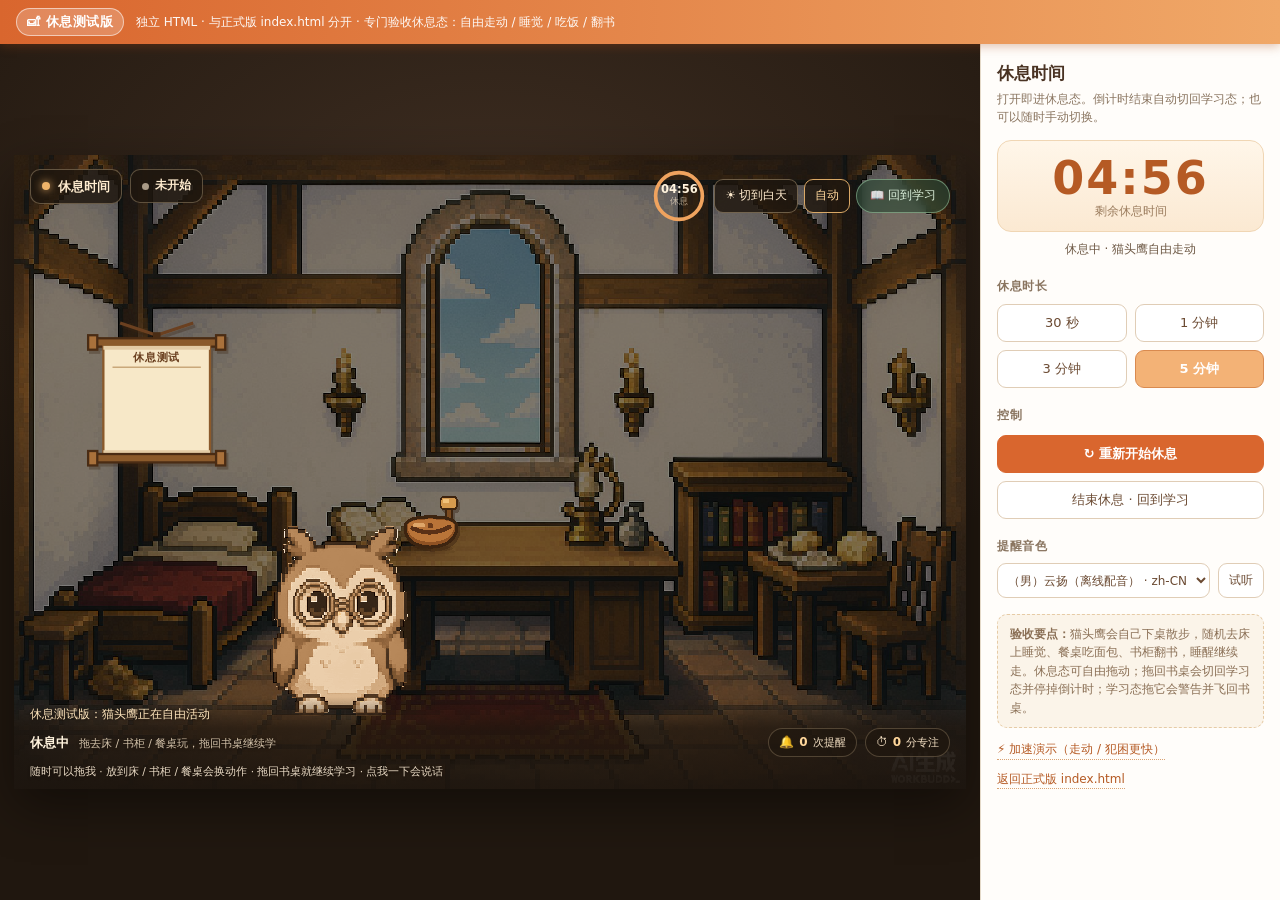
==== commit 0f69328a: "修复配音与新增休息交互 - 音色选择只保留三套离线配音（云扬/云夏/云希），移除系统语音选项 - 休息态拖回书桌可切回学习态，书桌热区高亮提示 - 补录「拖回书桌」「休息开始」两句台词的三套离线配音（" ====
--- a/focus-buddy/rest-test.html
+++ b/focus-buddy/rest-test.html
@@ -233,14 +233,14 @@
                 <div class="px-footrow">
                   <div class="foot-left">
                     <b id="footTask">休息中</b>
-                    <span id="footSub">拖它去床 / 书柜 / 餐桌试试</span>
+                    <span id="footSub">拖去床 / 书柜 / 餐桌玩，拖回书桌继续学</span>
                   </div>
                   <div class="foot-right">
                     <span class="foot-chip"><i class="ic">🔔</i><b id="footKnock">0</b> 次提醒</span>
                     <span class="foot-chip"><i class="ic">⏱</i><b id="footFocus">0</b> 分专注</span>
                   </div>
                 </div>
-                <div class="px-hint">随时可以拖我 · 放到床 / 书柜 / 餐桌会换动作 · 点我一下会说话</div>
+                <div class="px-hint">随时可以拖我 · 放到床 / 书柜 / 餐桌会换动作 · 拖回书桌就继续学习 · 点我一下会说话</div>
               </div>
             </div>
 
@@ -282,7 +282,7 @@
       </div>
 
       <div class="rest-tip">
-        <b>验收要点：</b>猫头鹰会自己下桌散步，随机去床上睡觉、餐桌吃面包、书柜翻书，睡醒继续走。休息态可自由拖动；学习态拖它会警告并飞回书桌。
+        <b>验收要点：</b>猫头鹰会自己下桌散步，随机去床上睡觉、餐桌吃面包、书柜翻书，睡醒继续走。休息态可自由拖动；拖回书桌会切回学习态并停掉倒计时；学习态拖它会警告并飞回书桌。
       </div>
       <div class="rest-links">
         <a href="rest-test.html?walk=1">⚡ 加速演示（走动 / 犯困更快）</a>
@@ -375,6 +375,14 @@
     stateEl.textContent = "已手动结束休息 · 学习态";
   };
 
+  // 休息态把猫头鹰拖回书桌 = 结束休息、回到学习（与「结束休息」按钮一致）
+  scene.onDeskDrop = () => {
+    running = false;
+    clearInterval(timer);
+    render();
+    stateEl.textContent = "已拖回书桌 · 回到学习态";
+  };
+
   // ---------- 音色：三套离线配音都能在这里试听 ----------
   const sel = document.getElementById("restVoice");
   function fillVoices() {
--- a/focus-buddy/styles.css
+++ b/focus-buddy/styles.css
@@ -1410,6 +1410,11 @@
   opacity: 1; background: rgba(255, 214, 150, .16);
   border-color: #ffd796;
 }
+/* 书桌「拖回去学习」热区：青绿色，和家具的暖黄区分开 */
+.px-zone-desk { border-color: rgba(120, 214, 190, .85); background: rgba(120, 214, 190, .05); }
+.px-frame.dragging .px-zone-desk.hot {
+  opacity: 1; background: rgba(120, 214, 190, .2); border-color: #6fd7be;
+}
 
 /* ==================================================================
    主界面极简模式：画面里只显示「切换夜晚」这一个按钮
